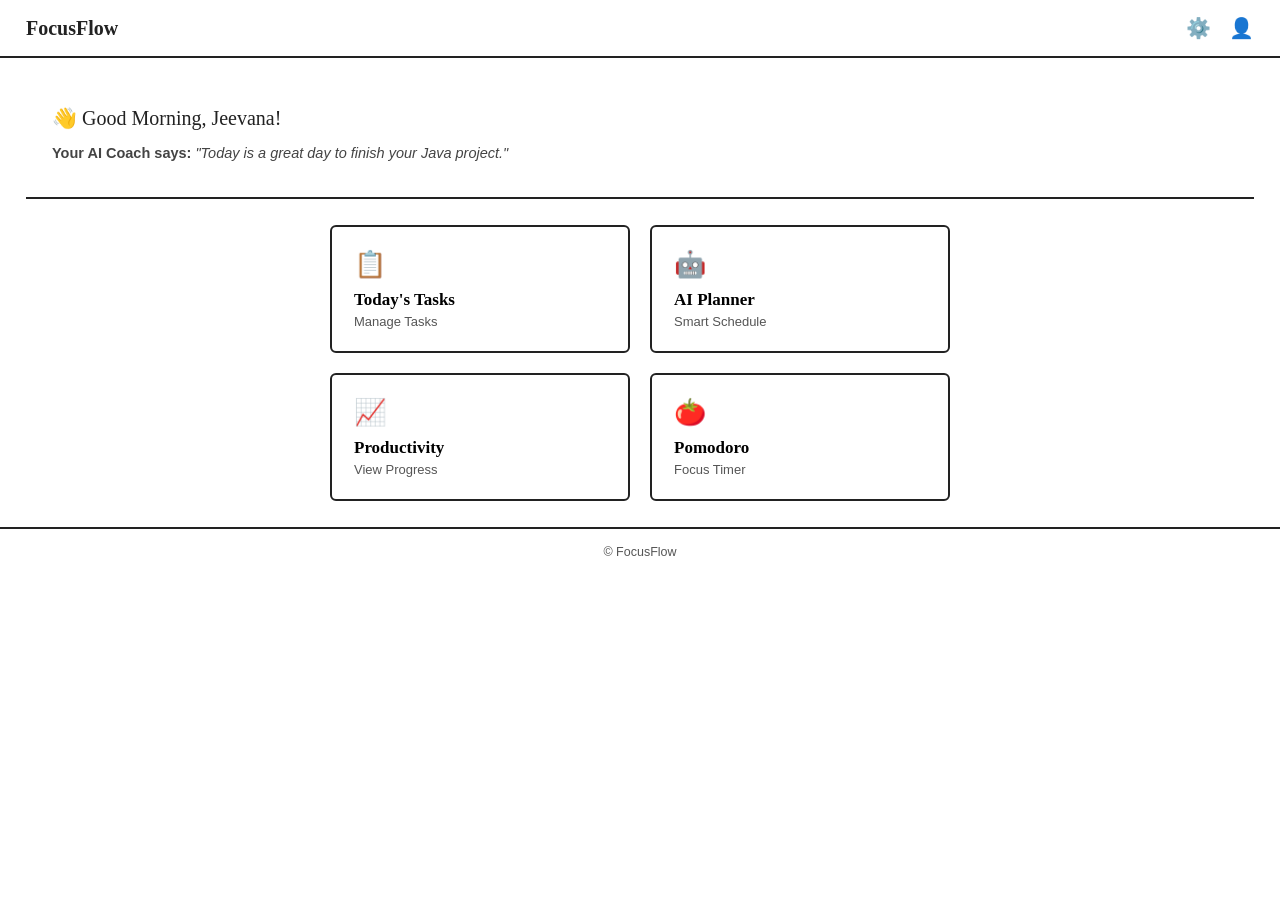
==== src/main/resources/static/index.html @ a864d8ab "change3" ====
<!DOCTYPE html>
<html lang="en">
<head>
<meta charset="UTF-8">
<meta name="viewport" content="width=device-width, initial-scale=1.0">
<title>FocusFlow</title>
<link rel="stylesheet" href="index.css">
</head>
<body>

<header>
  <h1>FocusFlow</h1>
  <div class="icons">
    <span title="Settings">⚙️</span>
    <span title="Profile">👤</span>
  </div>
</header>

<main id="home">
  <div class="greeting">
    <h2>👋 Good Morning, Jeevana!</h2>
    <p class="coach"><strong>Your AI Coach says:</strong> "Today is a great day to finish your Java project."</p>
  </div>

  <div style="padding: 26px 0 0;">
    <div class="grid">
      <button class="card" data-target="page-tasks">
        <span class="icon">📋</span>
        <span class="title">Today's Tasks</span>
        <span class="sub">Manage Tasks</span>
      </button>
      <button class="card" data-target="page-planner">
        <span class="icon">🤖</span>
        <span class="title">AI Planner</span>
        <span class="sub">Smart Schedule</span>
      </button>
      <button class="card" data-target="page-productivity">
        <span class="icon">📈</span>
        <span class="title">Productivity</span>
        <span class="sub">View Progress</span>
      </button>
      <button class="card" data-target="page-pomodoro">
        <span class="icon">🍅</span>
        <span class="title">Pomodoro</span>
        <span class="sub">Focus Timer</span>
      </button>
    </div>
  </div>
</main>

<!-- ---------- Detail pages ---------- -->
<section class="page" id="page-tasks">
  <h2>Today's Tasks</h2>
  <div class="add-new" id="add-new-link">+ Add New Task</div>
  <hr>
  <ul class="task-list" id="task-list"></ul>
  <hr>
  <div class="action-row">
    <button id="btn-add">Add</button>
    <button id="btn-edit">Edit</button>
    <button id="btn-delete">Delete</button>
    <button data-back>Back</button>
  </div>
</section>

<section class="page" id="page-planner">
  <h2>AI Planner</h2>
  <p class="sub">Smart Schedule for Today</p>
  <hr>
  <ol class="timeline" id="timeline"></ol>
  <hr>
  <div class="action-row">
    <button id="regen-plan">Regenerate</button>
    <button data-back>Back</button>
  </div>
</section>

<section class="page" id="page-productivity">
  <h2>Productivity</h2>
  <p class="sub">Your Progress This Week</p>
  <hr>
  <div class="stat-row">
    <div class="stat-box"><span class="stat-num" id="stat-completed">0</span><span class="stat-label">Tasks Completed</span></div>
    <div class="stat-box"><span class="stat-num" id="stat-focus">0</span><span class="stat-label">Focus Sessions</span></div>
    <div class="stat-box"><span class="stat-num" id="stat-streak">0</span><span class="stat-label">Day Streak</span></div>
  </div>
  <div class="bars" id="bars"></div>
  <hr>
  <div class="action-row">
    <button data-back>Back</button>
  </div>
</section>

<section class="page" id="page-pomodoro">
  <h2>Pomodoro</h2>
  <p class="sub">Focus Timer</p>
  <hr>
  <div class="timer-box">
    <div id="timer-mode">Focus</div>
    <div class="timer-time" id="timer-display">25:00</div>
  </div>
  <hr>
  <div class="action-row">
    <button id="timer-reset">Reset</button>
    <button id="timer-toggle">Start</button>
    <button id="timer-skip">Skip</button>
    <button data-back>Back</button>
  </div>
  <p class="timer-sessions">Sessions completed today: <span id="session-count">0</span></p>
</section>

<footer>© FocusFlow</footer>

<script src="index.js"></script>
</body>
</html>
---- src/main/resources/static/index.css ----
* { box-sizing: border-box; }

body {
  margin: 0;
  font-family: Georgia, "Times New Roman", serif;
  background: #ffffff;
  color: #222;
}

/* ---------- Top bar ---------- */
header {
  display: flex;
  align-items: center;
  justify-content: space-between;
  padding: 16px 26px;
  border-bottom: 2px solid #222;
}
header h1 { font-size: 20px; margin: 0; }
header .icons { display: flex; gap: 18px; font-size: 20px; }
header .icons span { cursor: pointer; }

/* ---------- Greeting ---------- */
.greeting {
  padding: 22px 26px;
  border-bottom: 2px solid #222;
}
.greeting h2 { margin: 0 0 10px; font-size: 20px; font-weight: normal; }
.greeting .coach {
  font-style: italic;
  font-family: Arial, sans-serif;
  font-size: 14.5px;
  color: #444;
  max-width: 480px;
}
.greeting .coach strong { font-style: normal; }

/* ---------- Card grid ---------- */
main { padding: 26px; }
.grid {
  display: grid;
  grid-template-columns: repeat(2, 1fr);
  gap: 20px;
  max-width: 620px;
  margin: 0 auto;
}
@media (max-width: 520px) {
  .grid { grid-template-columns: 1fr; }
}

.card {
  border: 2px solid #222;
  border-radius: 6px;
  padding: 22px;
  text-align: left;
  background: #fff;
  cursor: pointer;
  font-family: inherit;
}
.card:hover { background: #f7f7f7; }

.card .icon { font-size: 26px; display: block; margin-bottom: 10px; }
.card .title { display: block; font-size: 17px; font-weight: bold; margin-bottom: 4px; }
.card .sub { display: block; font-family: Arial, sans-serif; font-size: 13px; color: #555; }

/* ---------- Footer ---------- */
footer {
  text-align: center;
  padding: 16px;
  border-top: 2px solid #222;
  font-family: Arial, sans-serif;
  font-size: 12.5px;
  color: #555;
}

/* ---------- Detail pages ---------- */
.page { display: none; padding: 26px; max-width: 620px; margin: 0 auto; }
.page.active { display: block; }
main.hidden { display: none; }

.page h2 { margin: 0 0 4px; }
.page .sub { font-family: Arial, sans-serif; font-size: 13px; color: #666; margin-bottom: 20px; }

/* tasks */
.add-new {
  font-family: Arial, sans-serif;
  font-size: 14px;
  color: #222;
  cursor: pointer;
  display: inline-block;
  margin-bottom: 4px;
}
.add-new:hover { text-decoration: underline; }

hr { border: none; border-top: 1px solid #ccc; margin: 14px 0; }

.task-list { list-style: none; padding: 0; margin: 0; font-family: Arial, sans-serif; }
.task-item {
  display: flex;
  align-items: center;
  gap: 10px;
  padding: 8px 6px;
  border-radius: 4px;
  cursor: pointer;
  font-size: 15px;
}
.task-item:hover { background: #f5f5f5; }
.task-item.selected { background: #eaeaea; }
.task-item .chk { font-size: 16px; width: 20px; text-align: center; flex-shrink: 0; }
.task-item.done .txt { text-decoration: line-through; color: #999; }
.task-item .txt { flex: 1; }

.action-row { display: flex; gap: 10px; font-family: Arial, sans-serif; flex-wrap: wrap; }
.action-row button {
  padding: 8px 18px;
  border: 1px solid #222;
  border-radius: 4px;
  background: #fff;
  cursor: pointer;
  font-size: 13.5px;
}
.action-row button:hover { background: #f0f0f0; }
#btn-add { background: #222; color: #fff; }
#btn-add:hover { background: #000; }

/* planner */
.timeline { list-style: none; padding: 0; margin: 0; font-family: Arial, sans-serif; }
.timeline li { display: grid; grid-template-columns: 75px 1fr; gap: 12px; padding: 10px 0; border-bottom: 1px solid #eee; }
.timeline .time { font-size: 12.5px; color: #666; }
.timeline .t-title { font-size: 14px; font-weight: bold; }
.timeline .t-sub { font-size: 12.5px; color: #777; }

/* productivity */
.stat-row { display: grid; grid-template-columns: repeat(3, 1fr); gap: 12px; margin-bottom: 16px; font-family: Arial, sans-serif; }
.stat-box { border: 1px solid #ccc; border-radius: 6px; padding: 14px; text-align: center; }
.stat-num { display: block; font-size: 24px; font-weight: bold; }
.stat-label { font-size: 11.5px; color: #666; }
.bars { display: flex; align-items: flex-end; gap: 8px; height: 120px; border: 1px solid #ccc; border-radius: 6px; padding: 14px; font-family: Arial, sans-serif; }
.bar-col { flex: 1; display: flex; flex-direction: column; align-items: center; gap: 6px; }
.bar-fill { width: 100%; background: #222; border-radius: 3px 3px 0 0; }
.bar-day { font-size: 10.5px; color: #777; }

/* pomodoro */
.timer-box { text-align: center; padding: 30px 0; font-family: Arial, sans-serif; }
#timer-mode { font-size: 13px; color: #666; letter-spacing: 0.05em; text-transform: uppercase; }
.timer-time { font-size: 44px; font-weight: bold; margin-top: 10px; }
.timer-sessions { font-family: Arial, sans-serif; font-size: 13px; color: #666; text-align: center; margin-top: 14px; }
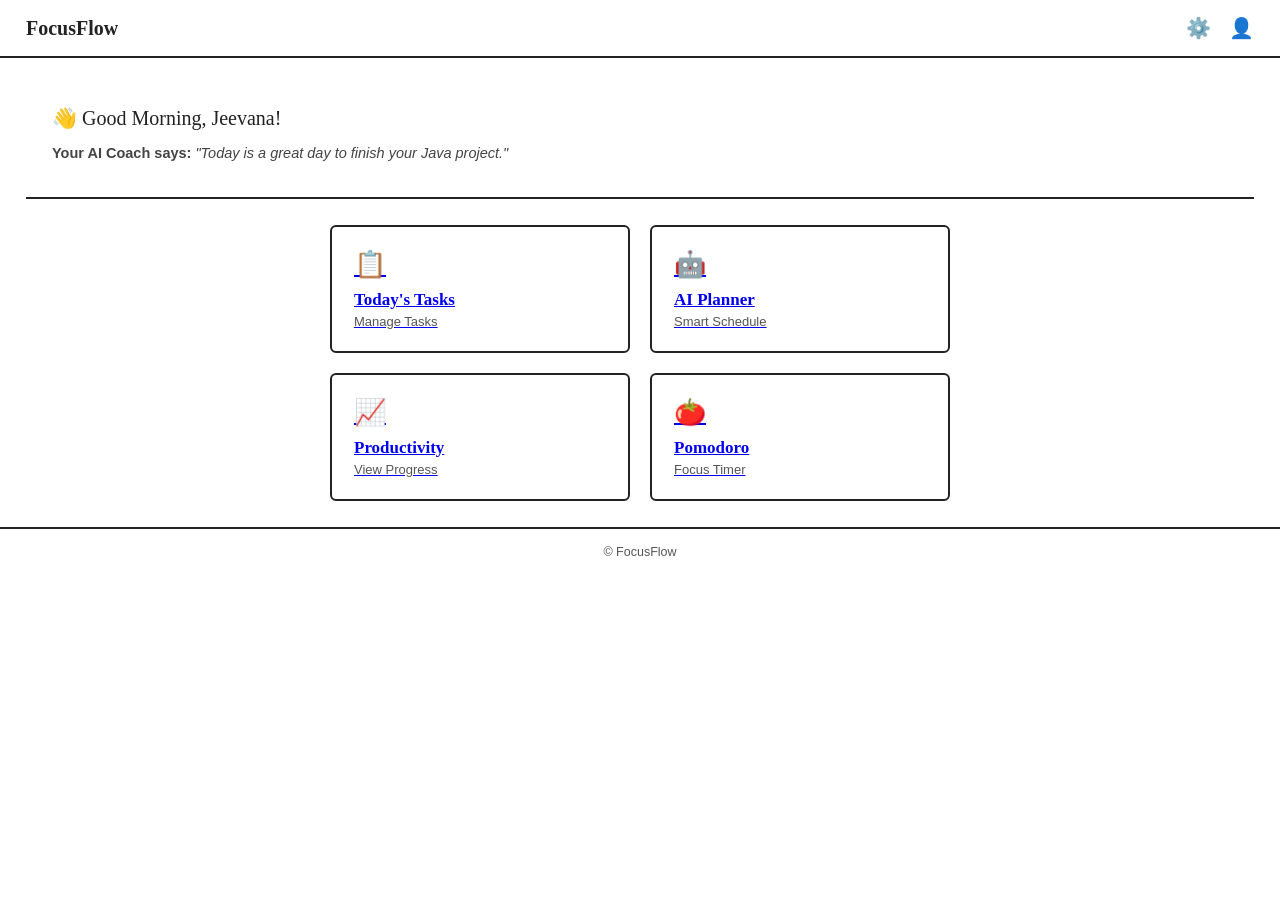
==== commit f8575314: "added sep pages" ====
--- a/src/main/resources/static/index.html
+++ b/src/main/resources/static/index.html
@@ -8,6 +8,8 @@
 </head>
 <body>
 
+<div class="desk">
+
 <header>
   <h1>FocusFlow</h1>
   <div class="icons">
@@ -16,7 +18,7 @@
   </div>
 </header>
 
-<main id="home">
+<main>
   <div class="greeting">
     <h2>👋 Good Morning, Jeevana!</h2>
     <p class="coach"><strong>Your AI Coach says:</strong> "Today is a great day to finish your Java project."</p>
@@ -24,93 +26,33 @@
 
   <div style="padding: 26px 0 0;">
     <div class="grid">
-      <button class="card" data-target="page-tasks">
+      <a class="card" href="tasks.html" target="_blank">
         <span class="icon">📋</span>
         <span class="title">Today's Tasks</span>
         <span class="sub">Manage Tasks</span>
-      </button>
-      <button class="card" data-target="page-planner">
+      </a>
+      <a class="card" href="planner.html" target="_blank">
         <span class="icon">🤖</span>
         <span class="title">AI Planner</span>
         <span class="sub">Smart Schedule</span>
-      </button>
-      <button class="card" data-target="page-productivity">
+      </a>
+      <a class="card" href="productivity.html" target="_blank">
         <span class="icon">📈</span>
         <span class="title">Productivity</span>
         <span class="sub">View Progress</span>
-      </button>
-      <button class="card" data-target="page-pomodoro">
+      </a>
+      <a class="card" href="pomodoro.html" target="_blank">
         <span class="icon">🍅</span>
         <span class="title">Pomodoro</span>
         <span class="sub">Focus Timer</span>
-      </button>
+      </a>
     </div>
   </div>
 </main>
 
-<!-- ---------- Detail pages ---------- -->
-<section class="page" id="page-tasks">
-  <h2>Today's Tasks</h2>
-  <div class="add-new" id="add-new-link">+ Add New Task</div>
-  <hr>
-  <ul class="task-list" id="task-list"></ul>
-  <hr>
-  <div class="action-row">
-    <button id="btn-add">Add</button>
-    <button id="btn-edit">Edit</button>
-    <button id="btn-delete">Delete</button>
-    <button data-back>Back</button>
-  </div>
-</section>
-
-<section class="page" id="page-planner">
-  <h2>AI Planner</h2>
-  <p class="sub">Smart Schedule for Today</p>
-  <hr>
-  <ol class="timeline" id="timeline"></ol>
-  <hr>
-  <div class="action-row">
-    <button id="regen-plan">Regenerate</button>
-    <button data-back>Back</button>
-  </div>
-</section>
-
-<section class="page" id="page-productivity">
-  <h2>Productivity</h2>
-  <p class="sub">Your Progress This Week</p>
-  <hr>
-  <div class="stat-row">
-    <div class="stat-box"><span class="stat-num" id="stat-completed">0</span><span class="stat-label">Tasks Completed</span></div>
-    <div class="stat-box"><span class="stat-num" id="stat-focus">0</span><span class="stat-label">Focus Sessions</span></div>
-    <div class="stat-box"><span class="stat-num" id="stat-streak">0</span><span class="stat-label">Day Streak</span></div>
-  </div>
-  <div class="bars" id="bars"></div>
-  <hr>
-  <div class="action-row">
-    <button data-back>Back</button>
-  </div>
-</section>
-
-<section class="page" id="page-pomodoro">
-  <h2>Pomodoro</h2>
-  <p class="sub">Focus Timer</p>
-  <hr>
-  <div class="timer-box">
-    <div id="timer-mode">Focus</div>
-    <div class="timer-time" id="timer-display">25:00</div>
-  </div>
-  <hr>
-  <div class="action-row">
-    <button id="timer-reset">Reset</button>
-    <button id="timer-toggle">Start</button>
-    <button id="timer-skip">Skip</button>
-    <button data-back>Back</button>
-  </div>
-  <p class="timer-sessions">Sessions completed today: <span id="session-count">0</span></p>
-</section>
-
 <footer>© FocusFlow</footer>
 
-<script src="index.js"></script>
+</div>
+
 </body>
 </html>
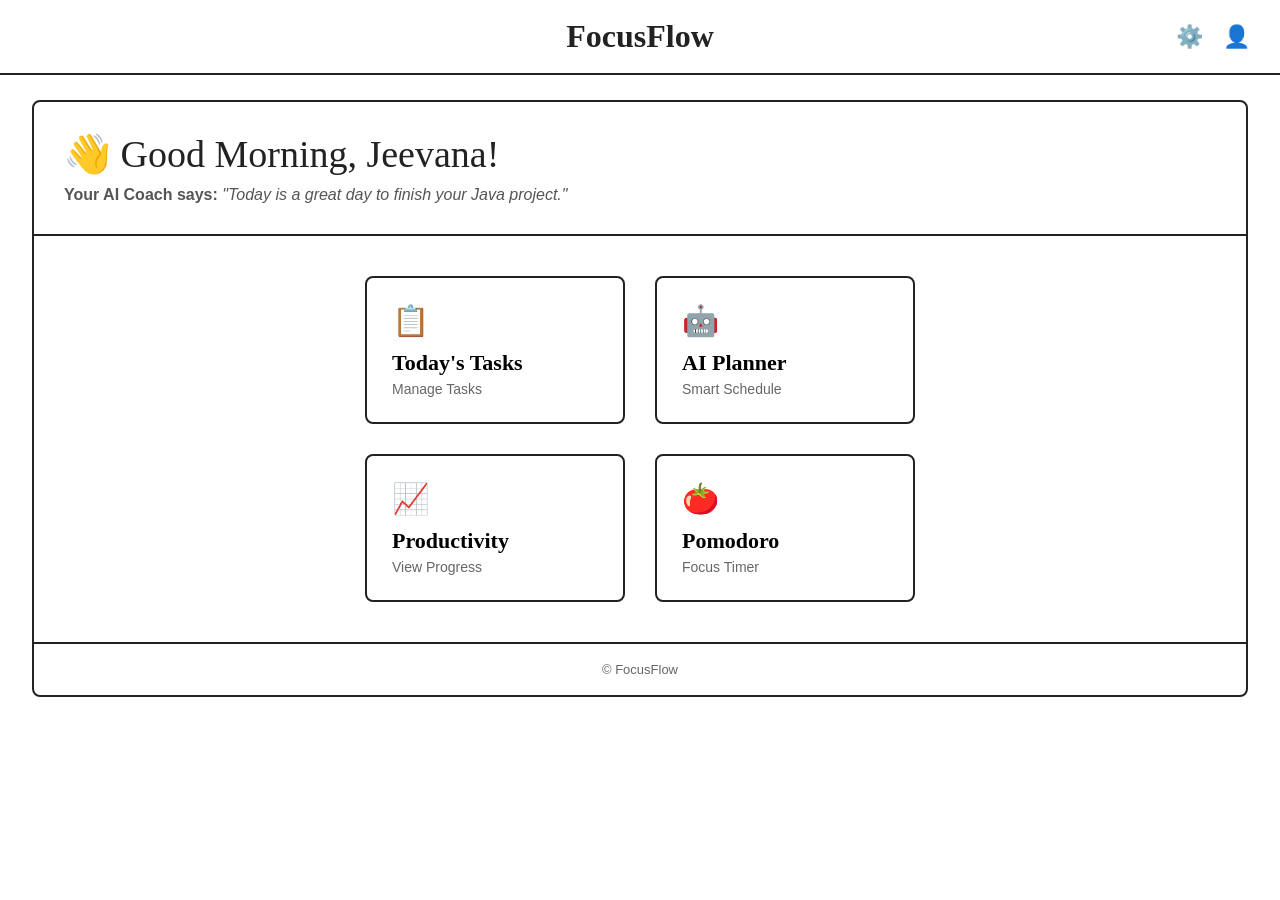
==== commit 46707b3e: "added pomodoro timer" ====
--- a/src/main/resources/static/index.html
+++ b/src/main/resources/static/index.html
@@ -1,58 +1,80 @@
 <!DOCTYPE html>
 <html lang="en">
 <head>
-<meta charset="UTF-8">
-<meta name="viewport" content="width=device-width, initial-scale=1.0">
-<title>FocusFlow</title>
-<link rel="stylesheet" href="index.css">
+    <meta charset="UTF-8">
+    <meta name="viewport" content="width=device-width, initial-scale=1.0">
+    <title>FocusFlow</title>
+    <link rel="stylesheet" href="index.css">
 </head>
+
 <body>
 
-<div class="desk">
+    <!-- Header -->
+    <header>
+        <h1>FocusFlow</h1>
 
-<header>
-  <h1>FocusFlow</h1>
-  <div class="icons">
-    <span title="Settings">⚙️</span>
-    <span title="Profile">👤</span>
-  </div>
-</header>
+        <div class="icons">
+            <span title="Settings">⚙️</span>
+            <span title="Profile">👤</span>
+        </div>
+    </header>
 
-<main>
-  <div class="greeting">
-    <h2>👋 Good Morning, Jeevana!</h2>
-    <p class="coach"><strong>Your AI Coach says:</strong> "Today is a great day to finish your Java project."</p>
-  </div>
+    <!-- Dashboard -->
+    <div class="dashboard-box">
 
-  <div style="padding: 26px 0 0;">
-    <div class="grid">
-      <a class="card" href="tasks.html" target="_blank">
-        <span class="icon">📋</span>
-        <span class="title">Today's Tasks</span>
-        <span class="sub">Manage Tasks</span>
-      </a>
-      <a class="card" href="planner.html" target="_blank">
-        <span class="icon">🤖</span>
-        <span class="title">AI Planner</span>
-        <span class="sub">Smart Schedule</span>
-      </a>
-      <a class="card" href="productivity.html" target="_blank">
-        <span class="icon">📈</span>
-        <span class="title">Productivity</span>
-        <span class="sub">View Progress</span>
-      </a>
-      <a class="card" href="pomodoro.html" target="_blank">
-        <span class="icon">🍅</span>
-        <span class="title">Pomodoro</span>
-        <span class="sub">Focus Timer</span>
-      </a>
+        <!-- Greeting -->
+        <section class="greeting">
+            <h2>👋 Good Morning, Jeevana!</h2>
+
+            <p class="coach">
+                <strong>Your AI Coach says:</strong>
+                "Today is a great day to finish your Java project."
+            </p>
+        </section>
+
+        <!-- Main -->
+        <main>
+
+            <div class="grid">
+
+                <!-- Today's Tasks -->
+                <a class="card" href="tasks.html" target="_blank">
+                    <span class="icon">📋</span>
+                    <span class="title">Today's Tasks</span>
+                    <span class="sub">Manage Tasks</span>
+                </a>
+
+                <!-- AI Planner -->
+                <a class="card" href="planner.html" target="_blank">
+                    <span class="icon">🤖</span>
+                    <span class="title">AI Planner</span>
+                    <span class="sub">Smart Schedule</span>
+                </a>
+
+                <!-- Productivity -->
+                <a class="card" href="productivity.html" target="_blank">
+                    <span class="icon">📈</span>
+                    <span class="title">Productivity</span>
+                    <span class="sub">View Progress</span>
+                </a>
+
+                <!-- Pomodoro -->
+                <a class="card" href="pomodoro.html" target="_blank">
+                    <span class="icon">🍅</span>
+                    <span class="title">Pomodoro</span>
+                    <span class="sub">Focus Timer</span>
+                </a>
+
+            </div>
+
+        </main>
+
+        <!-- Footer -->
+        <footer>
+            © FocusFlow
+        </footer>
+
     </div>
-  </div>
-</main>
-
-<footer>© FocusFlow</footer>
-
-</div>
 
 </body>
 </html>
--- a/src/main/resources/static/index.css
+++ b/src/main/resources/static/index.css
@@ -1,146 +1,196 @@
-* { box-sizing: border-box; }
+* {
+    margin: 0;
+    padding: 0;
+    box-sizing: border-box;
+}
 
 body {
-  margin: 0;
-  font-family: Georgia, "Times New Roman", serif;
-  background: #ffffff;
-  color: #222;
+    font-family: Georgia, "Times New Roman", serif;
+    background: #fff;
+    color: #222;
 }
 
-/* ---------- Top bar ---------- */
+/* ================= HEADER ================= */
+
 header {
-  display: flex;
-  align-items: center;
-  justify-content: space-between;
-  padding: 16px 26px;
-  border-bottom: 2px solid #222;
+    position: relative;
+    height: 75px;
+    border-bottom: 2px solid #222;
+    display: flex;
+    justify-content: center;
+    align-items: center;
+    background: white;
 }
-header h1 { font-size: 20px; margin: 0; }
-header .icons { display: flex; gap: 18px; font-size: 20px; }
-header .icons span { cursor: pointer; }
 
-/* ---------- Greeting ---------- */
+header h1 {
+    font-size: 32px;
+    font-weight: bold;
+}
+
+.icons {
+    position: absolute;
+    right: 30px;
+    display: flex;
+    gap: 20px;
+}
+
+.icons span {
+    font-size: 22px;
+    cursor: pointer;
+}
+
+/* ================= DASHBOARD ================= */
+
+.dashboard-box {
+    width: 95%;
+    max-width: 1400px;
+    margin: 25px auto;
+    border: 2px solid #222;
+    border-radius: 8px;
+    background: white;
+}
+
+/* ================= GREETING ================= */
+
 .greeting {
-  padding: 22px 26px;
-  border-bottom: 2px solid #222;
+    padding: 30px;
+    border-bottom: 2px solid #222;
 }
-.greeting h2 { margin: 0 0 10px; font-size: 20px; font-weight: normal; }
-.greeting .coach {
-  font-style: italic;
-  font-family: Arial, sans-serif;
-  font-size: 14.5px;
-  color: #444;
-  max-width: 480px;
+
+.greeting h2 {
+    font-size: 38px;
+    font-weight: normal;
+    margin-bottom: 10px;
 }
-.greeting .coach strong { font-style: normal; }
 
-/* ---------- Card grid ---------- */
-main { padding: 26px; }
+.coach {
+    font-family: Arial, sans-serif;
+    font-size: 16px;
+    color: #555;
+    font-style: italic;
+}
+
+.coach strong {
+    font-style: normal;
+}
+
+/* ================= MAIN ================= */
+
+main {
+    padding: 40px;
+}
+
+/* ================= GRID ================= */
+
 .grid {
-  display: grid;
-  grid-template-columns: repeat(2, 1fr);
-  gap: 20px;
-  max-width: 620px;
-  margin: 0 auto;
-}
-@media (max-width: 520px) {
-  .grid { grid-template-columns: 1fr; }
+    display: grid;
+    grid-template-columns: repeat(2, 260px);
+    justify-content: center;
+    gap: 30px;
 }
 
 .card {
-  border: 2px solid #222;
-  border-radius: 6px;
-  padding: 22px;
-  text-align: left;
-  background: #fff;
-  cursor: pointer;
-  font-family: inherit;
-}
-.card:hover { background: #f7f7f7; }
-
-.card .icon { font-size: 26px; display: block; margin-bottom: 10px; }
-.card .title { display: block; font-size: 17px; font-weight: bold; margin-bottom: 4px; }
-.card .sub { display: block; font-family: Arial, sans-serif; font-size: 13px; color: #555; }
-
-/* ---------- Footer ---------- */
-footer {
-  text-align: center;
-  padding: 16px;
-  border-top: 2px solid #222;
-  font-family: Arial, sans-serif;
-  font-size: 12.5px;
-  color: #555;
+    border: 2px solid #222;
+    border-radius: 8px;
+    padding: 25px;
+    text-decoration: none;
+    color: black;
+    transition: .3s;
+    background: white;
 }
 
-/* ---------- Detail pages ---------- */
-.page { display: none; padding: 26px; max-width: 620px; margin: 0 auto; }
-.page.active { display: block; }
-main.hidden { display: none; }
+.card:hover {
+    background: #f5f5f5;
+    transform: translateY(-4px);
+}
 
-.page h2 { margin: 0 0 4px; }
-.page .sub { font-family: Arial, sans-serif; font-size: 13px; color: #666; margin-bottom: 20px; }
+.icon {
+    display: block;
+    font-size: 30px;
+    margin-bottom: 12px;
+}
 
-/* tasks */
-.add-new {
-  font-family: Arial, sans-serif;
-  font-size: 14px;
-  color: #222;
-  cursor: pointer;
-  display: inline-block;
-  margin-bottom: 4px;
+.title {
+    display: block;
+    font-size: 22px;
+    font-weight: bold;
+    margin-bottom: 5px;
 }
-.add-new:hover { text-decoration: underline; }
 
-hr { border: none; border-top: 1px solid #ccc; margin: 14px 0; }
+.sub {
+    display: block;
+    font-family: Arial, sans-serif;
+    font-size: 14px;
+    color: #666;
+}
 
-.task-list { list-style: none; padding: 0; margin: 0; font-family: Arial, sans-serif; }
-.task-item {
-  display: flex;
-  align-items: center;
-  gap: 10px;
-  padding: 8px 6px;
-  border-radius: 4px;
-  cursor: pointer;
-  font-size: 15px;
+/* ================= FOOTER ================= */
+
+footer {
+    border-top: 2px solid #222;
+    text-align: center;
+    padding: 18px;
+    font-family: Arial, sans-serif;
+    color: #666;
+    font-size: 13px;
 }
-.task-item:hover { background: #f5f5f5; }
-.task-item.selected { background: #eaeaea; }
-.task-item .chk { font-size: 16px; width: 20px; text-align: center; flex-shrink: 0; }
-.task-item.done .txt { text-decoration: line-through; color: #999; }
-.task-item .txt { flex: 1; }
 
-.action-row { display: flex; gap: 10px; font-family: Arial, sans-serif; flex-wrap: wrap; }
-.action-row button {
-  padding: 8px 18px;
-  border: 1px solid #222;
-  border-radius: 4px;
-  background: #fff;
-  cursor: pointer;
-  font-size: 13.5px;
+/* ================= RESPONSIVE ================= */
+
+@media (max-width:900px) {
+
+    .grid {
+        grid-template-columns: 1fr;
+        justify-items: center;
+    }
+
+    header h1 {
+        font-size: 28px;
+    }
+
+    .greeting h2 {
+        font-size: 28px;
+    }
+
+    .card {
+        width: 300px;
+    }
+
 }
-.action-row button:hover { background: #f0f0f0; }
-#btn-add { background: #222; color: #fff; }
-#btn-add:hover { background: #000; }
 
-/* planner */
-.timeline { list-style: none; padding: 0; margin: 0; font-family: Arial, sans-serif; }
-.timeline li { display: grid; grid-template-columns: 75px 1fr; gap: 12px; padding: 10px 0; border-bottom: 1px solid #eee; }
-.timeline .time { font-size: 12.5px; color: #666; }
-.timeline .t-title { font-size: 14px; font-weight: bold; }
-.timeline .t-sub { font-size: 12.5px; color: #777; }
+@media (max-width:600px) {
 
-/* productivity */
-.stat-row { display: grid; grid-template-columns: repeat(3, 1fr); gap: 12px; margin-bottom: 16px; font-family: Arial, sans-serif; }
-.stat-box { border: 1px solid #ccc; border-radius: 6px; padding: 14px; text-align: center; }
-.stat-num { display: block; font-size: 24px; font-weight: bold; }
-.stat-label { font-size: 11.5px; color: #666; }
-.bars { display: flex; align-items: flex-end; gap: 8px; height: 120px; border: 1px solid #ccc; border-radius: 6px; padding: 14px; font-family: Arial, sans-serif; }
-.bar-col { flex: 1; display: flex; flex-direction: column; align-items: center; gap: 6px; }
-.bar-fill { width: 100%; background: #222; border-radius: 3px 3px 0 0; }
-.bar-day { font-size: 10.5px; color: #777; }
+    header {
+        height: 65px;
+    }
 
-/* pomodoro */
-.timer-box { text-align: center; padding: 30px 0; font-family: Arial, sans-serif; }
-#timer-mode { font-size: 13px; color: #666; letter-spacing: 0.05em; text-transform: uppercase; }
-.timer-time { font-size: 44px; font-weight: bold; margin-top: 10px; }
-.timer-sessions { font-family: Arial, sans-serif; font-size: 13px; color: #666; text-align: center; margin-top: 14px; }+    header h1 {
+        font-size: 24px;
+    }
+
+    .icons {
+        right: 15px;
+        gap: 12px;
+    }
+
+    .icons span {
+        font-size: 18px;
+    }
+
+    .greeting {
+        padding: 20px;
+    }
+
+    .greeting h2 {
+        font-size: 22px;
+    }
+
+    main {
+        padding: 25px;
+    }
+
+    .card {
+        width: 100%;
+    }
+
+}
